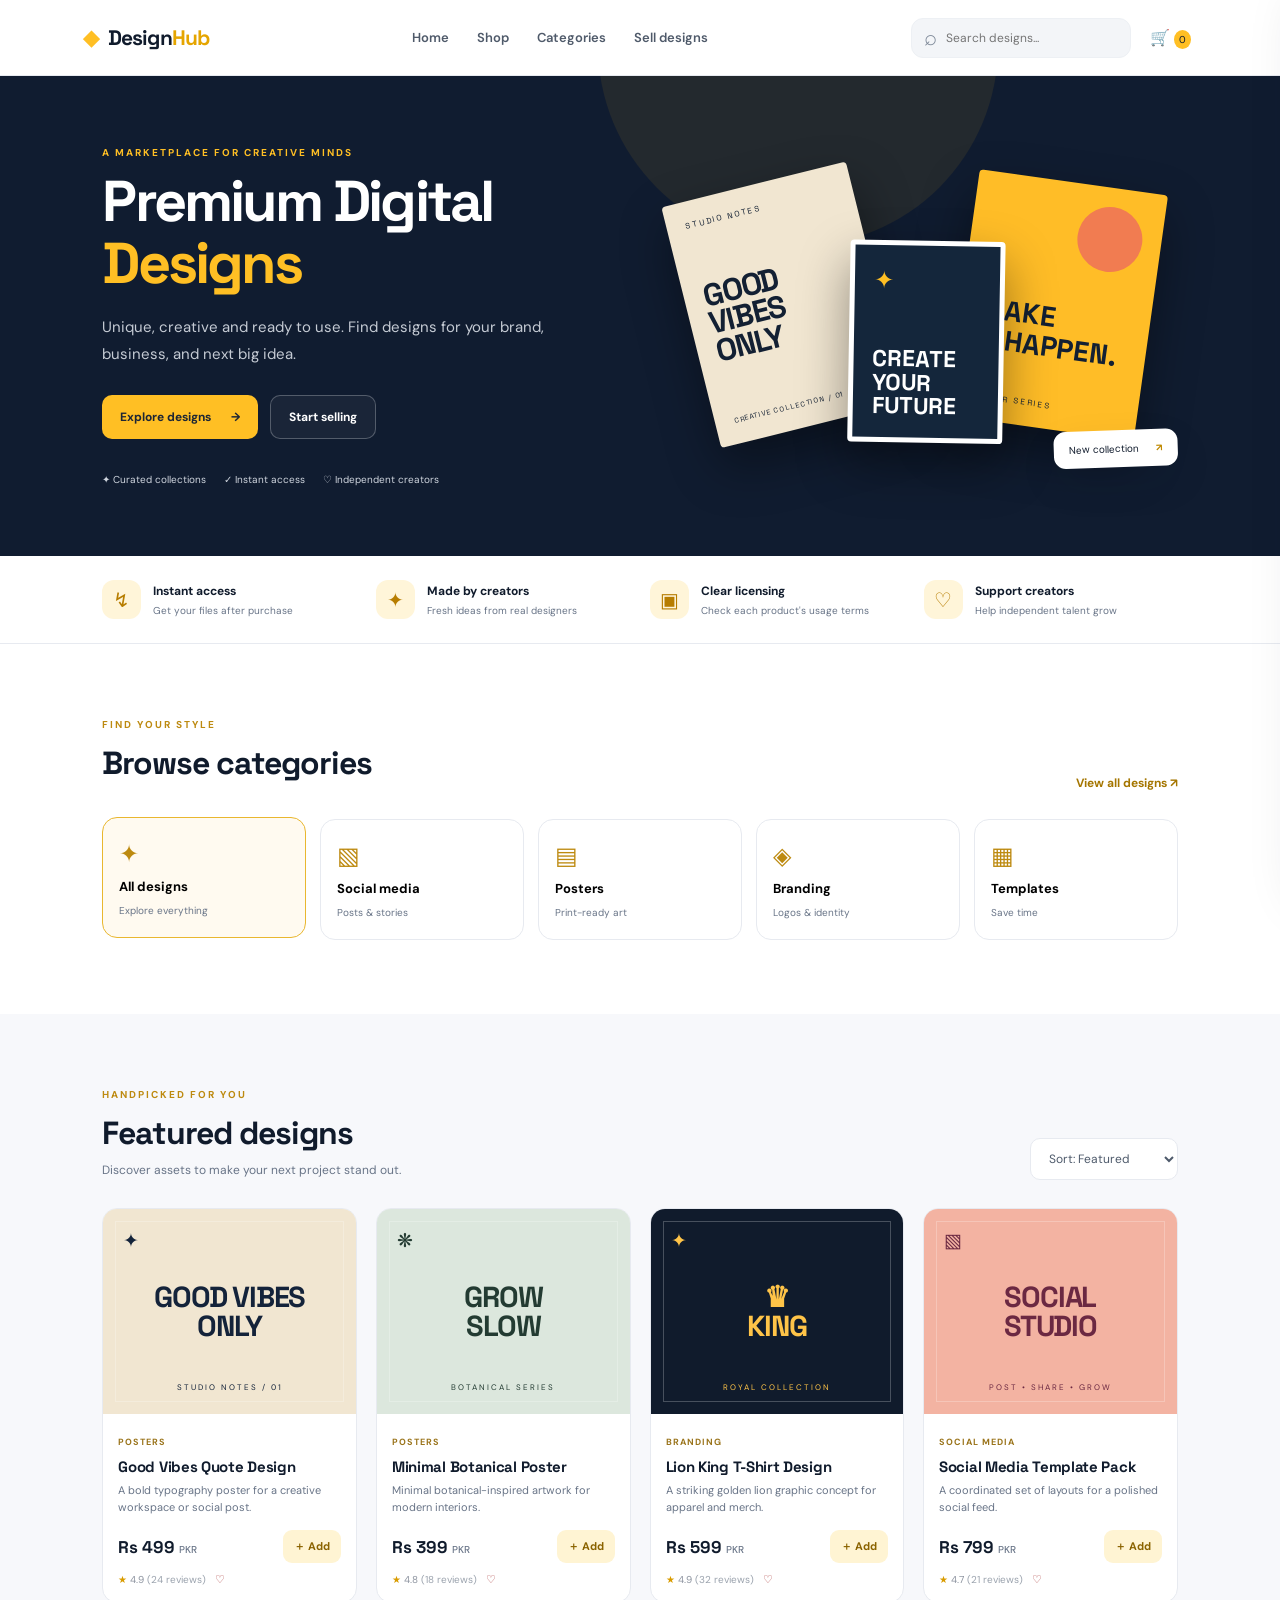
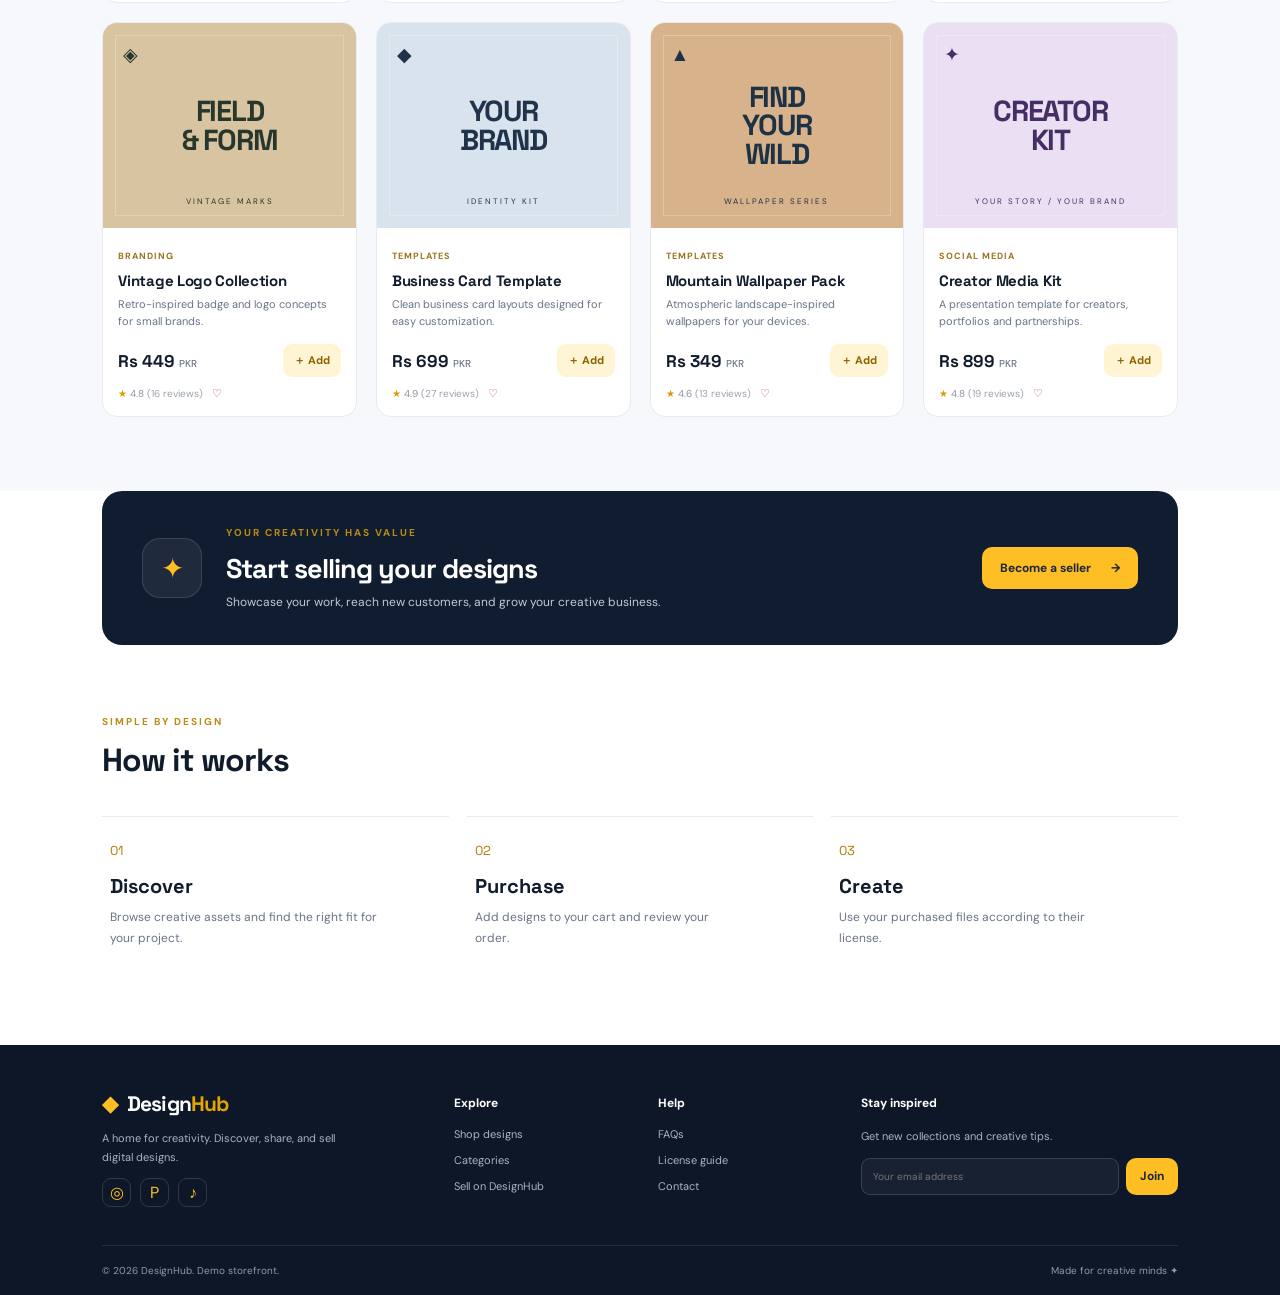
==== index.html @ c9b7aae5 "Add files via upload" ====
<!DOCTYPE html>
<html lang="en">
<head>
  <meta charset="UTF-8" />
  <meta name="viewport" content="width=device-width, initial-scale=1.0" />
  <meta name="description" content="Discover and sell creative digital designs, templates, posters, and social media packs on DesignHub." />
  <title>DesignHub — Premium Digital Designs</title>
  <link rel="stylesheet" href="style.css" />
</head>
<body>
  <header class="topbar">
    <a class="brand" href="#"><span class="brand-mark">◆</span> Design<span>Hub</span></a>
    <nav id="navLinks">
      <a href="#home">Home</a><a href="#shop">Shop</a><a href="#categories">Categories</a><a href="#sell">Sell designs</a>
    </nav>
    <div class="header-actions">
      <label class="search"><span>⌕</span><input id="searchInput" type="search" placeholder="Search designs..." /></label>
      <button class="icon-btn" id="cartToggle" aria-label="Open cart">🛒 <span id="cartCount">0</span></button>
      <button class="menu-btn" id="menuBtn" aria-label="Toggle menu">☰</button>
    </div>
  </header>

  <main>
    <section class="hero" id="home">
      <div class="hero-copy">
        <p class="eyebrow">A marketplace for creative minds</p>
        <h1>Premium Digital <span>Designs</span></h1>
        <p class="hero-lead">Unique, creative and ready to use. Find designs for your brand, business, and next big idea.</p>
        <div class="hero-buttons"><a class="btn primary" href="#shop">Explore designs <span>→</span></a><a class="btn ghost" href="#sell">Start selling</a></div>
        <div class="hero-proof"><span>✦  Curated collections</span><span>✓  Instant access</span><span>♡  Independent creators</span></div>
      </div>
      <div class="hero-art" aria-label="Featured digital design artwork">
        <div class="art-card art-one"><small>STUDIO NOTES</small><strong>GOOD<br/>VIBES<br/>ONLY</strong><span>CREATIVE COLLECTION / 01</span></div>
        <div class="art-card art-two"><span class="sun"></span><strong>MAKE<br/>IT HAPPEN.</strong><small>POSTER SERIES</small></div>
        <div class="art-card art-three"><span>✦</span><strong>CREATE<br/>YOUR<br/>FUTURE</strong></div>
        <div class="floating-tag">New collection <b>↗</b></div>
      </div>
    </section>

    <section class="benefits">
      <div><span class="benefit-icon">↯</span><p><b>Instant access</b><small>Get your files after purchase</small></p></div>
      <div><span class="benefit-icon">✦</span><p><b>Made by creators</b><small>Fresh ideas from real designers</small></p></div>
      <div><span class="benefit-icon">▣</span><p><b>Clear licensing</b><small>Check each product's usage terms</small></p></div>
      <div><span class="benefit-icon">♡</span><p><b>Support creators</b><small>Help independent talent grow</small></p></div>
    </section>

    <section class="section" id="categories">
      <div class="section-heading"><div><p class="eyebrow">Find your style</p><h2>Browse categories</h2></div><a href="#shop" class="text-link">View all designs ↗</a></div>
      <div class="category-grid">
        <button class="category active" data-category="All"><span>✦</span><b>All designs</b><small>Explore everything</small></button>
        <button class="category" data-category="Social Media"><span>▧</span><b>Social media</b><small>Posts & stories</small></button>
        <button class="category" data-category="Posters"><span>▤</span><b>Posters</b><small>Print-ready art</small></button>
        <button class="category" data-category="Branding"><span>◈</span><b>Branding</b><small>Logos & identity</small></button>
        <button class="category" data-category="Templates"><span>▦</span><b>Templates</b><small>Save time</small></button>
      </div>
    </section>

    <section class="section shop-section" id="shop">
      <div class="section-heading"><div><p class="eyebrow">Handpicked for you</p><h2>Featured designs</h2><p class="muted">Discover assets to make your next project stand out.</p></div>
        <select id="sortSelect" aria-label="Sort designs"><option value="featured">Sort: Featured</option><option value="low">Price: Low to high</option><option value="high">Price: High to low</option></select>
      </div>
      <div id="productGrid" class="product-grid"></div>
      <p id="emptyMessage" class="empty hidden">No designs found. Try another search or category.</p>
    </section>

    <section class="sell-banner" id="sell">
      <div class="sell-icon">✦</div><div><p class="eyebrow">Your creativity has value</p><h2>Start selling your designs</h2><p>Showcase your work, reach new customers, and grow your creative business.</p></div>
      <button class="btn primary" id="sellBtn">Become a seller <span>→</span></button>
    </section>

    <section class="section how-section">
      <div class="section-heading"><div><p class="eyebrow">Simple by design</p><h2>How it works</h2></div></div>
      <div class="steps"><article><span>01</span><h3>Discover</h3><p>Browse creative assets and find the right fit for your project.</p></article><article><span>02</span><h3>Purchase</h3><p>Add designs to your cart and review your order.</p></article><article><span>03</span><h3>Create</h3><p>Use your purchased files according to their license.</p></article></div>
    </section>
  </main>

  <footer>
    <div class="footer-main"><div><a class="brand" href="#"><span class="brand-mark">◆</span> Design<span>Hub</span></a><p>A home for creativity. Discover, share, and sell digital designs.</p><div class="socials"><a href="#" aria-label="Instagram">◎</a><a href="#" aria-label="Pinterest">P</a><a href="#" aria-label="TikTok">♪</a></div></div>
    <div><b>Explore</b><a href="#shop">Shop designs</a><a href="#categories">Categories</a><a href="#sell">Sell on DesignHub</a></div>
    <div><b>Help</b><a href="#faq">FAQs</a><a href="#faq">License guide</a><a href="#contact">Contact</a></div>
    <div id="contact"><b>Stay inspired</b><p>Get new collections and creative tips.</p><form id="newsletterForm"><input type="email" id="newsletterEmail" placeholder="Your email address" required/><button class="btn primary" type="submit">Join</button></form><small id="newsletterMsg"></small></div></div>
    <div class="footer-bottom"><span>© 2026 DesignHub. Demo storefront.</span><span>Made for creative minds ✦</span></div>
  </footer>

  <aside class="cart-drawer" id="cartDrawer" aria-label="Shopping cart">
    <div class="cart-head"><h2>Your cart <span id="cartTitleCount">(0)</span></h2><button id="closeCart" class="close-btn" aria-label="Close cart">×</button></div>
    <div id="cartItems" class="cart-items"><p class="muted">Your cart is empty.</p></div>
    <div class="cart-total"><span>Total</span><b id="cartTotal">Rs 0</b></div>
    <button class="btn primary full" id="checkoutBtn">Continue to checkout</button>
    <p class="tiny muted">Demo only: checkout and payments are not connected.</p>
  </aside>
  <div class="scrim" id="scrim"></div>

  <dialog id="productDialog" class="modal"><button class="close-btn modal-close" id="closeProduct" aria-label="Close">×</button><div id="productDetail"></div></dialog>
  <dialog id="sellerDialog" class="modal seller-modal"><button class="close-btn modal-close" id="closeSeller" aria-label="Close">×</button><p class="eyebrow">Creator studio</p><h2>Start your seller profile</h2><p class="muted">This demo lets you preview the seller sign-up flow. A real store needs a backend and secure file storage.</p><form id="sellerForm"><label>Your display name<input required id="sellerName" placeholder="e.g. Ali Designs"/></label><label>Email address<input required type="email" id="sellerEmail" placeholder="you@example.com"/></label><label>What do you create?<select id="sellerType"><option>Social media designs</option><option>Posters & illustrations</option><option>Branding & logos</option><option>Templates</option><option>Other</option></select></label><button class="btn primary full" type="submit">Create demo profile</button></form><p id="sellerMessage" class="success-message"></p></dialog>
  <div class="toast" id="toast" role="status"></div>
  <script src="script.js"></script>
</body>
</html>
---- style.css ----
@import url('https://fonts.googleapis.com/css2?family=DM+Sans:wght@400;500;600;700&family=Space+Grotesk:wght@400;500;600;700&display=swap');
:root{--ink:#101b2c;--muted:#687487;--line:#e7eaf0;--paper:#f7f8fb;--yellow:#ffbf24;--yellow2:#ffd36b;--navy:#101c30;--white:#fff;--radius:18px;--shadow:0 16px 40px rgba(16,28,48,.09)}
*{box-sizing:border-box}html{scroll-behavior:smooth;scroll-padding-top:90px}body{margin:0;color:var(--ink);font-family:'DM Sans',sans-serif;background:#fff}a{color:inherit;text-decoration:none}button,input,select{font:inherit}button{cursor:pointer}.topbar{height:76px;display:flex;align-items:center;justify-content:space-between;gap:28px;padding:0 6.5%;background:#fff;border-bottom:1px solid var(--line);position:sticky;top:0;z-index:20}.brand{font-family:'Space Grotesk',sans-serif;font-weight:700;font-size:21px;letter-spacing:-.8px;white-space:nowrap}.brand>span:last-child{color:#e5a500}.brand-mark{display:inline-grid;place-items:center;color:var(--yellow);font-size:21px;margin-right:5px}.topbar nav{display:flex;gap:28px;font-size:13px;font-weight:600;color:#4f5a6a}.topbar nav a:hover,.text-link:hover{color:#b77d00}.header-actions{display:flex;align-items:center;gap:13px}.search{height:40px;display:flex;align-items:center;gap:7px;background:#f3f5f8;border:1px solid #edf0f4;border-radius:12px;padding:0 12px;min-width:220px}.search span{font-size:22px;color:#7e8998}.search input{width:100%;border:0;outline:0;background:transparent;font-size:12px}.icon-btn,.menu-btn{border:0;background:transparent;color:var(--ink);font-size:16px}.icon-btn span{background:var(--yellow);border-radius:50%;font-size:10px;padding:3px 5px}.menu-btn{display:none}.hero{min-height:480px;background:var(--navy);color:white;display:grid;grid-template-columns:1fr 1fr;align-items:center;padding:62px 8%;gap:45px;overflow:hidden;position:relative}.hero:before{content:"";position:absolute;width:400px;height:400px;border-radius:50%;background:rgba(255,191,36,.08);right:22%;top:-230px}.hero-copy{position:relative;z-index:1}.eyebrow{text-transform:uppercase;letter-spacing:2px;font-size:10px;font-weight:700;color:#bd8a10;margin:0 0 12px}.hero .eyebrow{color:var(--yellow)}h1,h2,h3,p{margin-top:0}h1,h2,h3{font-family:'Space Grotesk',sans-serif}h1{font-size:clamp(38px,4.5vw,61px);line-height:1.06;letter-spacing:-2.8px;margin-bottom:20px;max-width:560px}h1 span{color:var(--yellow)}.hero-lead{font-size:15px;line-height:1.8;color:#c5cbd4;max-width:490px}.hero-buttons{display:flex;gap:12px;margin-top:27px}.btn{display:inline-flex;align-items:center;justify-content:center;gap:20px;border:0;border-radius:10px;padding:13px 18px;font-weight:700;font-size:12px;transition:transform .2s,box-shadow .2s}.btn:hover{transform:translateY(-2px);box-shadow:0 8px 22px #0002}.primary{background:var(--yellow);color:#1d2635}.ghost{border:1px solid #ffffff40;color:white;background:#ffffff0b}.hero-proof{display:flex;flex-wrap:wrap;gap:18px;margin-top:34px;font-size:10px;color:#d0d6df}.hero-art{height:330px;position:relative;display:flex;align-items:center;justify-content:center;transform:rotate(-2deg)}.art-card{position:absolute;width:190px;height:248px;box-shadow:0 22px 50px #0006;border-radius:4px;display:flex;flex-direction:column;justify-content:space-between;padding:19px;font-family:'Space Grotesk',sans-serif}.art-one{background:#f1e6d1;color:#132033;left:5%;top:25px;transform:rotate(-12deg);z-index:2}.art-one small,.art-two small{font-size:8px;letter-spacing:2px}.art-one strong{font-size:31px;line-height:.92;letter-spacing:-1.5px}.art-one span{font-size:7px;letter-spacing:1px}.art-two{background:#ffbd27;color:#132033;right:5%;top:35px;transform:rotate(10deg);z-index:1}.art-two strong{font-size:28px;line-height:1.05}.sun{width:65px;height:65px;background:#f17c51;border-radius:50%;align-self:flex-end}.art-three{background:#14263b;color:#fff;width:155px;height:202px;left:36%;top:90px;transform:rotate(3deg);z-index:3;border:5px solid #fff}.art-three>span{font-size:24px;color:var(--yellow)}.art-three strong{font-size:23px;line-height:1.03}.floating-tag{position:absolute;bottom:7px;right:1%;background:#fff;color:var(--ink);border-radius:12px;padding:12px 15px;font-size:10px;box-shadow:var(--shadow);z-index:4}.floating-tag b{color:#bf8900;margin-left:14px}.benefits{display:grid;grid-template-columns:repeat(4,1fr);padding:24px 8%;border-bottom:1px solid var(--line);gap:20px}.benefits>div{display:flex;align-items:center;gap:12px}.benefit-icon{width:39px;height:39px;display:grid;place-items:center;border-radius:12px;background:#fff5d9;color:#b77d00;font-size:20px;flex-shrink:0}.benefits p{margin:0;display:grid;gap:5px}.benefits b{font-size:12px}.benefits small{font-size:10px;color:var(--muted)}.section{padding:74px 8%}.section-heading{display:flex;justify-content:space-between;align-items:end;gap:20px;margin-bottom:28px}.section-heading h2,.sell-banner h2{font-size:32px;letter-spacing:-1px;margin-bottom:8px}.text-link{font-size:12px;font-weight:700;color:#a57600}.category-grid{display:grid;grid-template-columns:repeat(5,1fr);gap:14px}.category{border:1px solid var(--line);background:#fff;border-radius:15px;padding:20px 16px;text-align:left;display:grid;gap:9px;transition:.2s}.category>span{font-size:24px;color:#bd8a10}.category b{font-size:13px}.category small{font-size:10px;color:var(--muted)}.category:hover,.category.active{border-color:#e9b72f;background:#fffaf0;transform:translateY(-2px)}.shop-section{background:var(--paper)}.muted{color:var(--muted);font-size:12px;line-height:1.6}.section-heading .muted{margin:0}.section-heading select{padding:11px 14px;border:1px solid var(--line);border-radius:10px;background:white;font-size:12px;color:#4e5a6b;outline:none}.product-grid{display:grid;grid-template-columns:repeat(4,minmax(0,1fr));gap:19px}.product-card{background:white;border:1px solid var(--line);border-radius:15px;overflow:hidden;transition:transform .2s,box-shadow .2s;min-width:0}.product-card:hover{transform:translateY(-4px);box-shadow:var(--shadow)}.product-art{height:205px;position:relative;display:grid;place-items:center;overflow:hidden;cursor:pointer}.product-art:after{content:"";position:absolute;inset:12px;border:1px solid #ffffff3b;pointer-events:none}.product-art .art-title{font-family:'Space Grotesk',sans-serif;font-size:29px;font-weight:700;line-height:.98;letter-spacing:-1.2px;white-space:pre-line;text-align:center;z-index:1}.product-art .art-sub{position:absolute;bottom:22px;font-size:8px;letter-spacing:2px;z-index:1}.product-art .art-symbol{position:absolute;top:19px;left:20px;font-size:19px}.product-info{padding:15px}.product-category{font-size:9px;text-transform:uppercase;letter-spacing:1px;color:#9a741b;font-weight:700}.product-info h3{font-size:15px;margin:7px 0 6px;letter-spacing:-.3px}.product-description{font-size:11px;color:var(--muted);line-height:1.5;min-height:34px}.product-bottom{display:flex;align-items:center;justify-content:space-between;margin-top:14px}.price{font-family:'Space Grotesk',sans-serif;font-size:17px;font-weight:700}.price small{font-family:'DM Sans',sans-serif;font-size:10px;color:var(--muted);font-weight:500}.add-btn{border:0;background:#fff4d3;color:#8b6300;border-radius:9px;padding:9px 11px;font-size:11px;font-weight:700}.add-btn:hover{background:var(--yellow)}.rating{font-size:10px;color:#8b929e;margin-top:8px}.rating span{color:#d99c00}.empty{text-align:center;padding:40px}.hidden{display:none!important}.sell-banner{margin:0 8% 55px;background:var(--navy);border-radius:20px;padding:35px 40px;color:white;display:flex;align-items:center;gap:24px}.sell-icon{width:60px;height:60px;border-radius:18px;background:#ffffff10;border:1px solid #ffffff20;display:grid;place-items:center;font-size:28px;color:var(--yellow);flex-shrink:0}.sell-banner h2{font-size:27px;margin-bottom:8px}.sell-banner p:not(.eyebrow){font-size:12px;color:#c1c9d4;margin-bottom:0;max-width:510px}.sell-banner .btn{margin-left:auto;white-space:nowrap}.how-section{padding-top:15px;padding-bottom:85px}.steps{display:grid;grid-template-columns:repeat(3,1fr);gap:18px}.steps article{border-top:1px solid var(--line);padding:22px 8px 0}.steps article>span{font-family:'Space Grotesk',sans-serif;font-size:13px;color:#b17c00}.steps h3{font-size:20px;margin:13px 0 8px}.steps p{font-size:12px;color:var(--muted);line-height:1.7;max-width:270px}footer{background:#0d1727;color:white;padding:45px 8% 18px}.footer-main{display:grid;grid-template-columns:1.5fr .8fr .8fr 1.5fr;gap:35px;padding-bottom:38px}.footer-main>div{display:flex;flex-direction:column;align-items:flex-start;gap:12px}.footer-main p{font-size:11px;line-height:1.7;color:#aab4c2;max-width:240px;margin:0}.footer-main>div>b{font-size:12px;margin:5px 0 4px}.footer-main>div>a:not(.brand){font-size:11px;color:#aab4c2}.footer-main>div>a:hover{color:var(--yellow)}.socials{display:flex;gap:9px}.socials a{width:29px;height:29px;display:grid;place-items:center;border:1px solid #ffffff25;border-radius:9px;color:var(--yellow)}#newsletterForm{display:flex;width:100%;gap:7px}#newsletterForm input{min-width:0;width:100%;border:1px solid #ffffff25;background:#ffffff0c;color:white;border-radius:9px;padding:11px;font-size:10px;outline:none}#newsletterForm .btn{padding:10px 14px}.footer-main #newsletterMsg{color:var(--yellow);font-size:10px}.footer-bottom{border-top:1px solid #ffffff1a;padding-top:18px;display:flex;justify-content:space-between;color:#8e9aaa;font-size:10px}.cart-drawer{position:fixed;z-index:42;right:0;top:0;height:100vh;width:min(410px,92vw);background:white;box-shadow:-20px 0 50px #101b2c20;padding:25px;transform:translateX(110%);transition:transform .25s;display:flex;flex-direction:column}.cart-drawer.open{transform:translateX(0)}.cart-head{display:flex;justify-content:space-between;align-items:center;border-bottom:1px solid var(--line);padding-bottom:17px}.cart-head h2{font-size:23px;margin:0}.cart-head h2 span{font-size:12px;color:var(--muted)}.close-btn{border:0;background:#f2f4f7;border-radius:50%;width:32px;height:32px;font-size:23px;color:var(--ink)}.cart-items{overflow:auto;flex:1;padding:12px 0}.cart-row{display:grid;grid-template-columns:60px 1fr auto;gap:12px;align-items:center;padding:13px 0;border-bottom:1px solid var(--line)}.mini-art{height:60px;border-radius:8px;display:grid;place-items:center;color:white;font-weight:700;font-size:10px;text-align:center;white-space:pre-line}.cart-row h4{font-size:12px;margin:0 0 5px}.cart-row small{font-size:11px;color:var(--muted)}.remove-btn{border:0;background:none;color:#b24c4c;font-size:11px}.cart-total{display:flex;justify-content:space-between;padding:20px 0;font-size:14px;border-top:1px solid var(--line)}.full{width:100%}.tiny{font-size:10px;text-align:center;margin-top:12px}.scrim{position:fixed;inset:0;background:#07101dcc;z-index:40;opacity:0;pointer-events:none;transition:opacity .2s}.scrim.show{opacity:1;pointer-events:auto}.modal{border:0;border-radius:20px;padding:30px;width:min(520px,92vw);box-shadow:0 25px 90px #0004;max-height:88vh;overflow:auto}.modal::backdrop{background:#07101dcc}.modal-close{position:absolute;right:17px;top:17px}.seller-modal{position:relative}.seller-modal h2{font-size:28px;margin-bottom:10px}.seller-modal form{display:grid;gap:15px;margin-top:22px}.seller-modal label{font-size:11px;font-weight:700;display:grid;gap:8px}.seller-modal input,.seller-modal select{border:1px solid var(--line);border-radius:9px;padding:12px;font-size:12px;outline:none}.success-message{color:#14764a;font-size:12px;margin-top:12px}.detail-layout{display:grid;grid-template-columns:1fr 1fr;gap:22px;align-items:center}.detail-art{height:300px;border-radius:13px;display:grid;place-items:center;text-align:center;white-space:pre-line;font-family:'Space Grotesk',sans-serif;font-weight:700;font-size:38px;padding:20px}.detail-copy h2{font-size:25px;margin:10px 0}.detail-copy .price{font-size:24px;margin:16px 0}.detail-copy p{font-size:12px;color:var(--muted);line-height:1.7}.detail-copy .btn{width:100%;margin-top:10px}.toast{position:fixed;z-index:60;bottom:25px;left:50%;transform:translate(-50%,20px);opacity:0;pointer-events:none;background:#14243a;color:white;padding:12px 18px;border-radius:10px;font-size:12px;box-shadow:var(--shadow);transition:.2s}.toast.show{opacity:1;transform:translate(-50%,0)}
@media(max-width:1000px){.topbar{padding:0 4%;gap:15px}.topbar nav{gap:14px}.search{min-width:170px}.hero{padding:55px 6%;gap:20px}.benefits{padding:22px 5%}.section{padding:60px 5%}.product-grid{grid-template-columns:repeat(3,minmax(0,1fr))}.category-grid{grid-template-columns:repeat(5,minmax(0,1fr))}.sell-banner{margin-left:5%;margin-right:5%}.footer-main{grid-template-columns:1.2fr 1fr 1fr;}.footer-main>div:last-child{grid-column:1/-1;max-width:450px}}
@media(max-width:700px){.topbar{height:65px;padding:0 5%;gap:10px}.brand{font-size:19px}.topbar nav{display:none;position:absolute;left:0;right:0;top:64px;background:white;padding:18px 5%;border-bottom:1px solid var(--line);flex-direction:column;gap:18px}.topbar nav.open{display:flex}.search{min-width:0;width:min(42vw,200px);height:36px}.search input{font-size:11px}.menu-btn{display:block}.hero{grid-template-columns:1fr;padding:49px 7% 35px;gap:0}.hero h1{font-size:43px}.hero-lead{font-size:13px}.hero-art{height:290px;margin-top:10px;transform:scale(.9) rotate(-2deg)}.art-card{width:160px;height:218px}.art-one strong{font-size:27px}.art-two strong{font-size:24px}.art-three{width:135px;height:180px;left:35%}.art-three strong{font-size:20px}.hero-proof{gap:10px;font-size:9px}.benefits{grid-template-columns:repeat(2,1fr);padding:22px 6%;gap:20px 12px}.benefits small{font-size:9px}.section{padding:48px 5%}.section-heading{align-items:flex-start;flex-direction:column;margin-bottom:22px}.section-heading h2,.sell-banner h2{font-size:27px}.category-grid{display:flex;overflow-x:auto;padding-bottom:8px}.category{min-width:145px;padding:15px}.product-grid{grid-template-columns:repeat(2,minmax(0,1fr));gap:12px}.product-art{height:160px}.product-art .art-title{font-size:24px}.product-info{padding:12px}.product-info h3{font-size:13px}.product-description{font-size:10px}.price{font-size:15px}.add-btn{padding:8px;font-size:10px}.sell-banner{margin:0 5% 42px;padding:24px;display:grid;grid-template-columns:48px 1fr;gap:14px}.sell-icon{width:48px;height:48px}.sell-banner h2{font-size:22px}.sell-banner p:not(.eyebrow){font-size:11px}.sell-banner .btn{grid-column:1/-1;margin:5px 0 0;width:100%}.steps{grid-template-columns:1fr;gap:10px}.steps article{padding:17px 0}.steps h3{margin:8px 0}.steps p{margin:0}.how-section{padding-bottom:55px}.footer-main{grid-template-columns:1fr 1fr;gap:30px 20px}.footer-main>div:first-child,.footer-main>div:last-child{grid-column:1/-1}.footer-bottom{gap:12px;flex-direction:column}.detail-layout{grid-template-columns:1fr}.detail-art{height:220px}.modal{padding:25px 20px}.modal-close{right:10px;top:10px}}
@media(prefers-reduced-motion:reduce){*{scroll-behavior:auto!important;transition:none!important}}
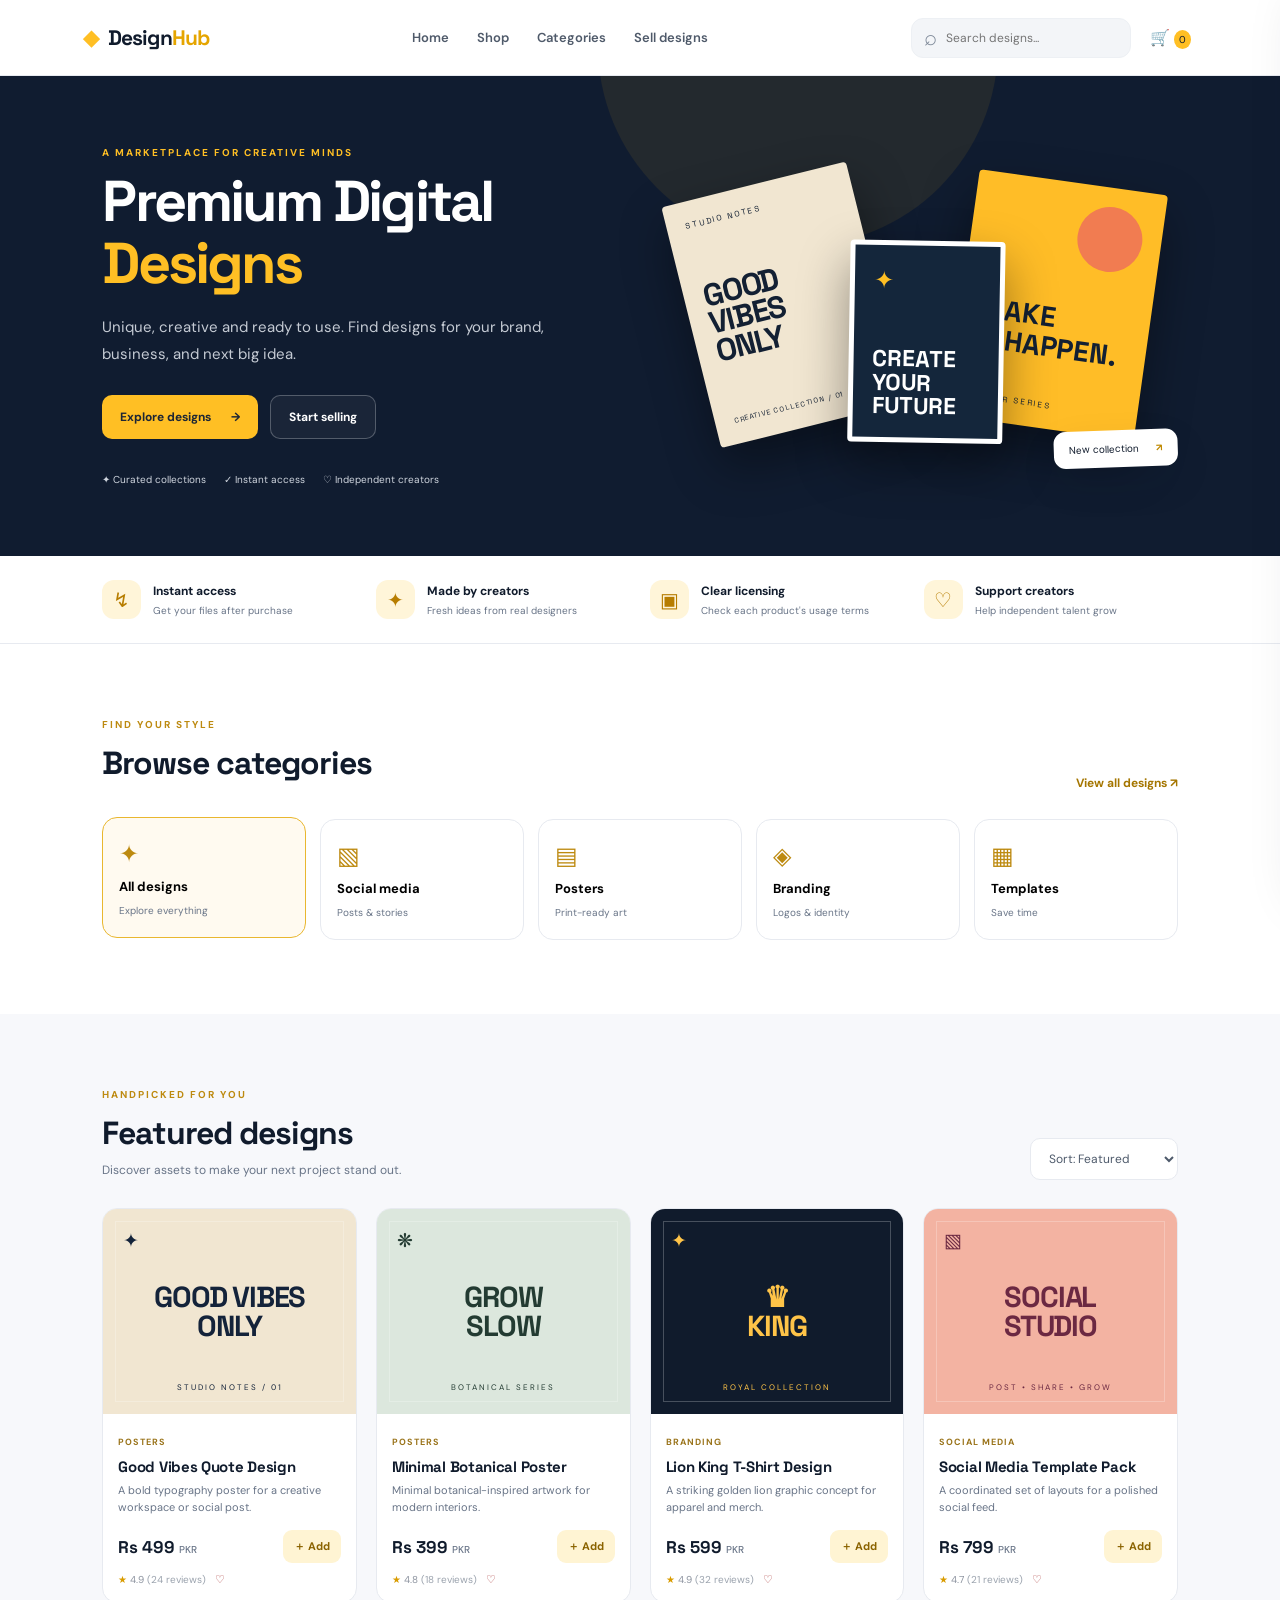
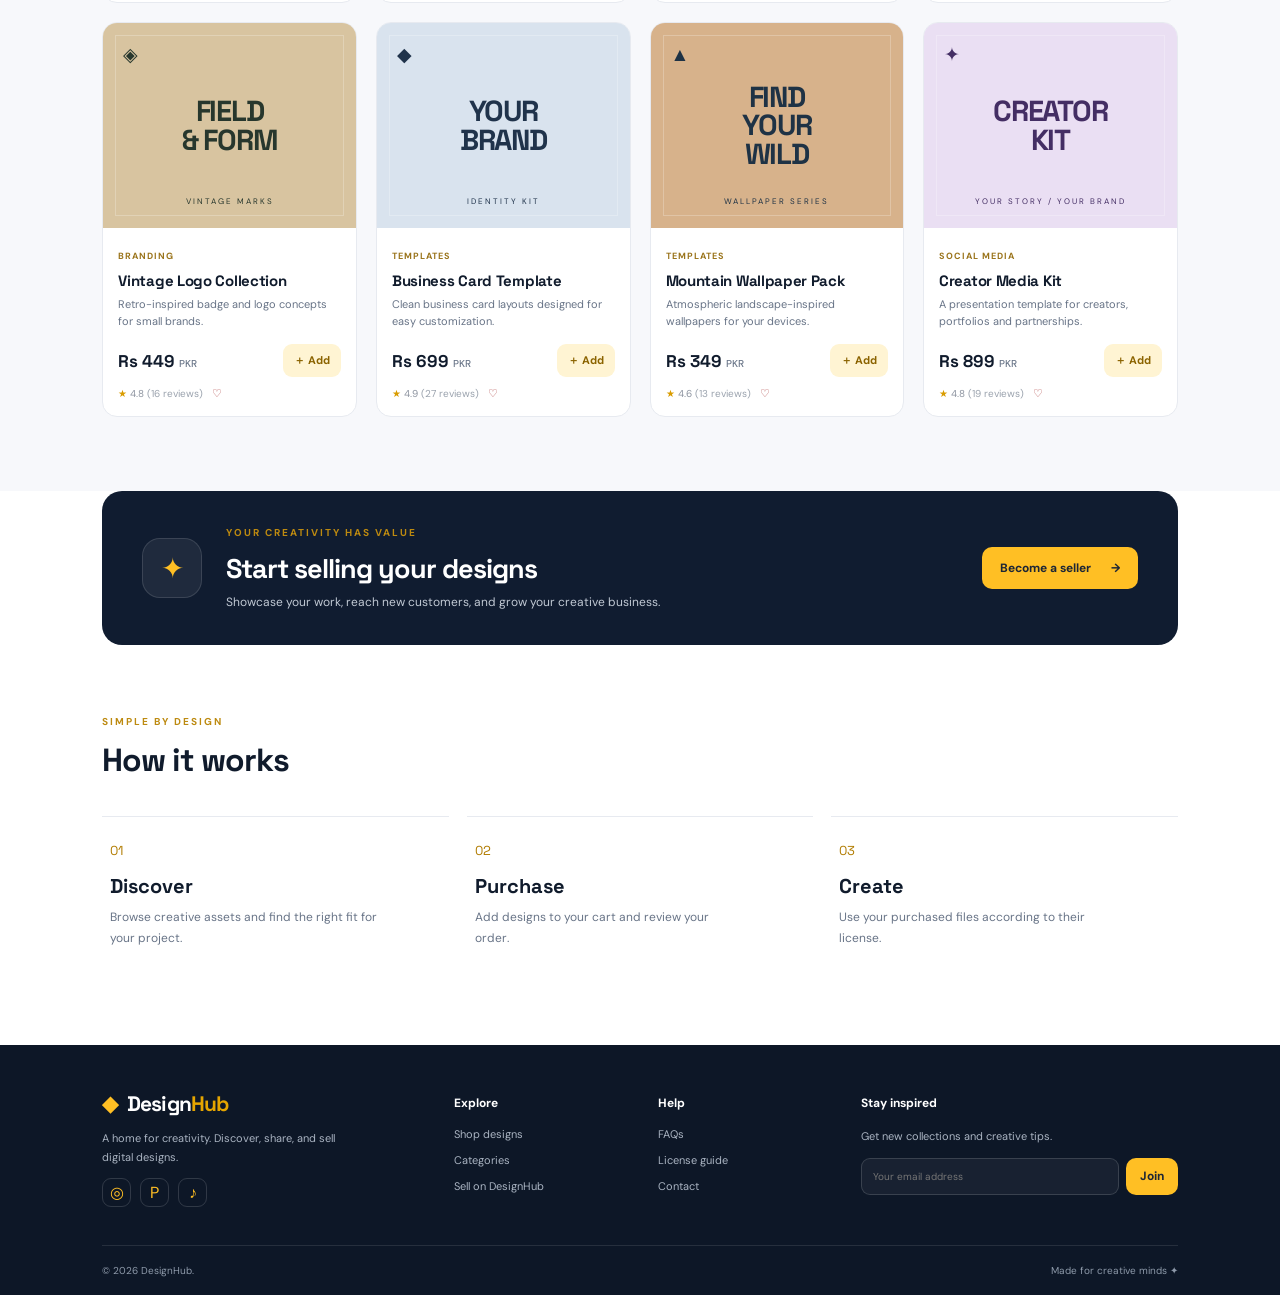
==== commit 7d8afbec: "Add files via upload" ====
--- a/index.html
+++ b/index.html
@@ -27,7 +27,7 @@
         <h1>Premium Digital <span>Designs</span></h1>
         <p class="hero-lead">Unique, creative and ready to use. Find designs for your brand, business, and next big idea.</p>
         <div class="hero-buttons"><a class="btn primary" href="#shop">Explore designs <span>→</span></a><a class="btn ghost" href="#sell">Start selling</a></div>
-        <div class="hero-proof"><span>✦  Curated collections</span><span>✓  Instant access</span><span>♡  Independent creators</span></div>
+        <div class="hero-proof"><span>✦ Curated collections</span><span>✓ Instant access</span><span>♡ Independent creators</span></div>
       </div>
       <div class="hero-art" aria-label="Featured digital design artwork">
         <div class="art-card art-one"><small>STUDIO NOTES</small><strong>GOOD<br/>VIBES<br/>ONLY</strong><span>CREATIVE COLLECTION / 01</span></div>
@@ -79,21 +79,48 @@
     <div><b>Explore</b><a href="#shop">Shop designs</a><a href="#categories">Categories</a><a href="#sell">Sell on DesignHub</a></div>
     <div><b>Help</b><a href="#faq">FAQs</a><a href="#faq">License guide</a><a href="#contact">Contact</a></div>
     <div id="contact"><b>Stay inspired</b><p>Get new collections and creative tips.</p><form id="newsletterForm"><input type="email" id="newsletterEmail" placeholder="Your email address" required/><button class="btn primary" type="submit">Join</button></form><small id="newsletterMsg"></small></div></div>
-    <div class="footer-bottom"><span>© 2026 DesignHub. Demo storefront.</span><span>Made for creative minds ✦</span></div>
+    <div class="footer-bottom"><span>© 2026 DesignHub.</span><span>Made for creative minds ✦</span></div>
   </footer>
 
   <aside class="cart-drawer" id="cartDrawer" aria-label="Shopping cart">
     <div class="cart-head"><h2>Your cart <span id="cartTitleCount">(0)</span></h2><button id="closeCart" class="close-btn" aria-label="Close cart">×</button></div>
     <div id="cartItems" class="cart-items"><p class="muted">Your cart is empty.</p></div>
     <div class="cart-total"><span>Total</span><b id="cartTotal">Rs 0</b></div>
-    <button class="btn primary full" id="checkoutBtn">Continue to checkout</button>
-    <p class="tiny muted">Demo only: checkout and payments are not connected.</p>
+    <button class="btn primary full" id="checkoutBtn">Checkout & Pay</button>
+    <p class="tiny muted">Payment verification is currently manual/demo. Automatic gateway verification needs a secure backend.</p>
   </aside>
   <div class="scrim" id="scrim"></div>
 
   <dialog id="productDialog" class="modal"><button class="close-btn modal-close" id="closeProduct" aria-label="Close">×</button><div id="productDetail"></div></dialog>
+
+  <dialog id="checkoutDialog" class="modal checkout-modal">
+    <button class="close-btn modal-close" id="closeCheckout" aria-label="Close">×</button>
+    <p class="eyebrow">Secure checkout</p>
+    <h2>Complete your order</h2>
+    <p class="muted">Choose JazzCash or Easypaisa, then submit your payment transaction ID for manual verification.</p>
+    <div id="checkoutSummary" class="checkout-items"></div>
+    <div class="checkout-total"><span>Total</span><b id="checkoutTotal">Rs 0</b></div>
+
+    <div class="payment-methods">
+      <label class="payment-method"><input type="radio" name="paymentMethod" value="jazzcash" checked><b>🟢 JazzCash</b><small>Pay using your JazzCash account</small></label>
+      <label class="payment-method"><input type="radio" name="paymentMethod" value="easypaisa"><b>🔵 Easypaisa</b><small>Pay using your Easypaisa account</small></label>
+    </div>
+
+    <div id="paymentInstructions" class="payment-instructions"></div>
+
+    <form id="checkoutForm" class="checkout-form">
+      <label>Your name<input id="customerName" required placeholder="Your name"></label>
+      <label>Mobile number<input id="customerPhone" required inputmode="tel" placeholder="03XXXXXXXXX"></label>
+      <label>Email address<input id="customerEmail" required type="email" placeholder="you@example.com"></label>
+      <label>Transaction ID / Reference<input id="transactionId" required placeholder="Enter payment reference"></label>
+      <button class="btn primary full" type="submit">Submit order →</button>
+    </form>
+    <p id="paymentMessage" class="payment-message"></p>
+  </dialog>
+
   <dialog id="sellerDialog" class="modal seller-modal"><button class="close-btn modal-close" id="closeSeller" aria-label="Close">×</button><p class="eyebrow">Creator studio</p><h2>Start your seller profile</h2><p class="muted">This demo lets you preview the seller sign-up flow. A real store needs a backend and secure file storage.</p><form id="sellerForm"><label>Your display name<input required id="sellerName" placeholder="e.g. Ali Designs"/></label><label>Email address<input required type="email" id="sellerEmail" placeholder="you@example.com"/></label><label>What do you create?<select id="sellerType"><option>Social media designs</option><option>Posters & illustrations</option><option>Branding & logos</option><option>Templates</option><option>Other</option></select></label><button class="btn primary full" type="submit">Create demo profile</button></form><p id="sellerMessage" class="success-message"></p></dialog>
+
   <div class="toast" id="toast" role="status"></div>
   <script src="script.js"></script>
 </body>
-</html>+</html>
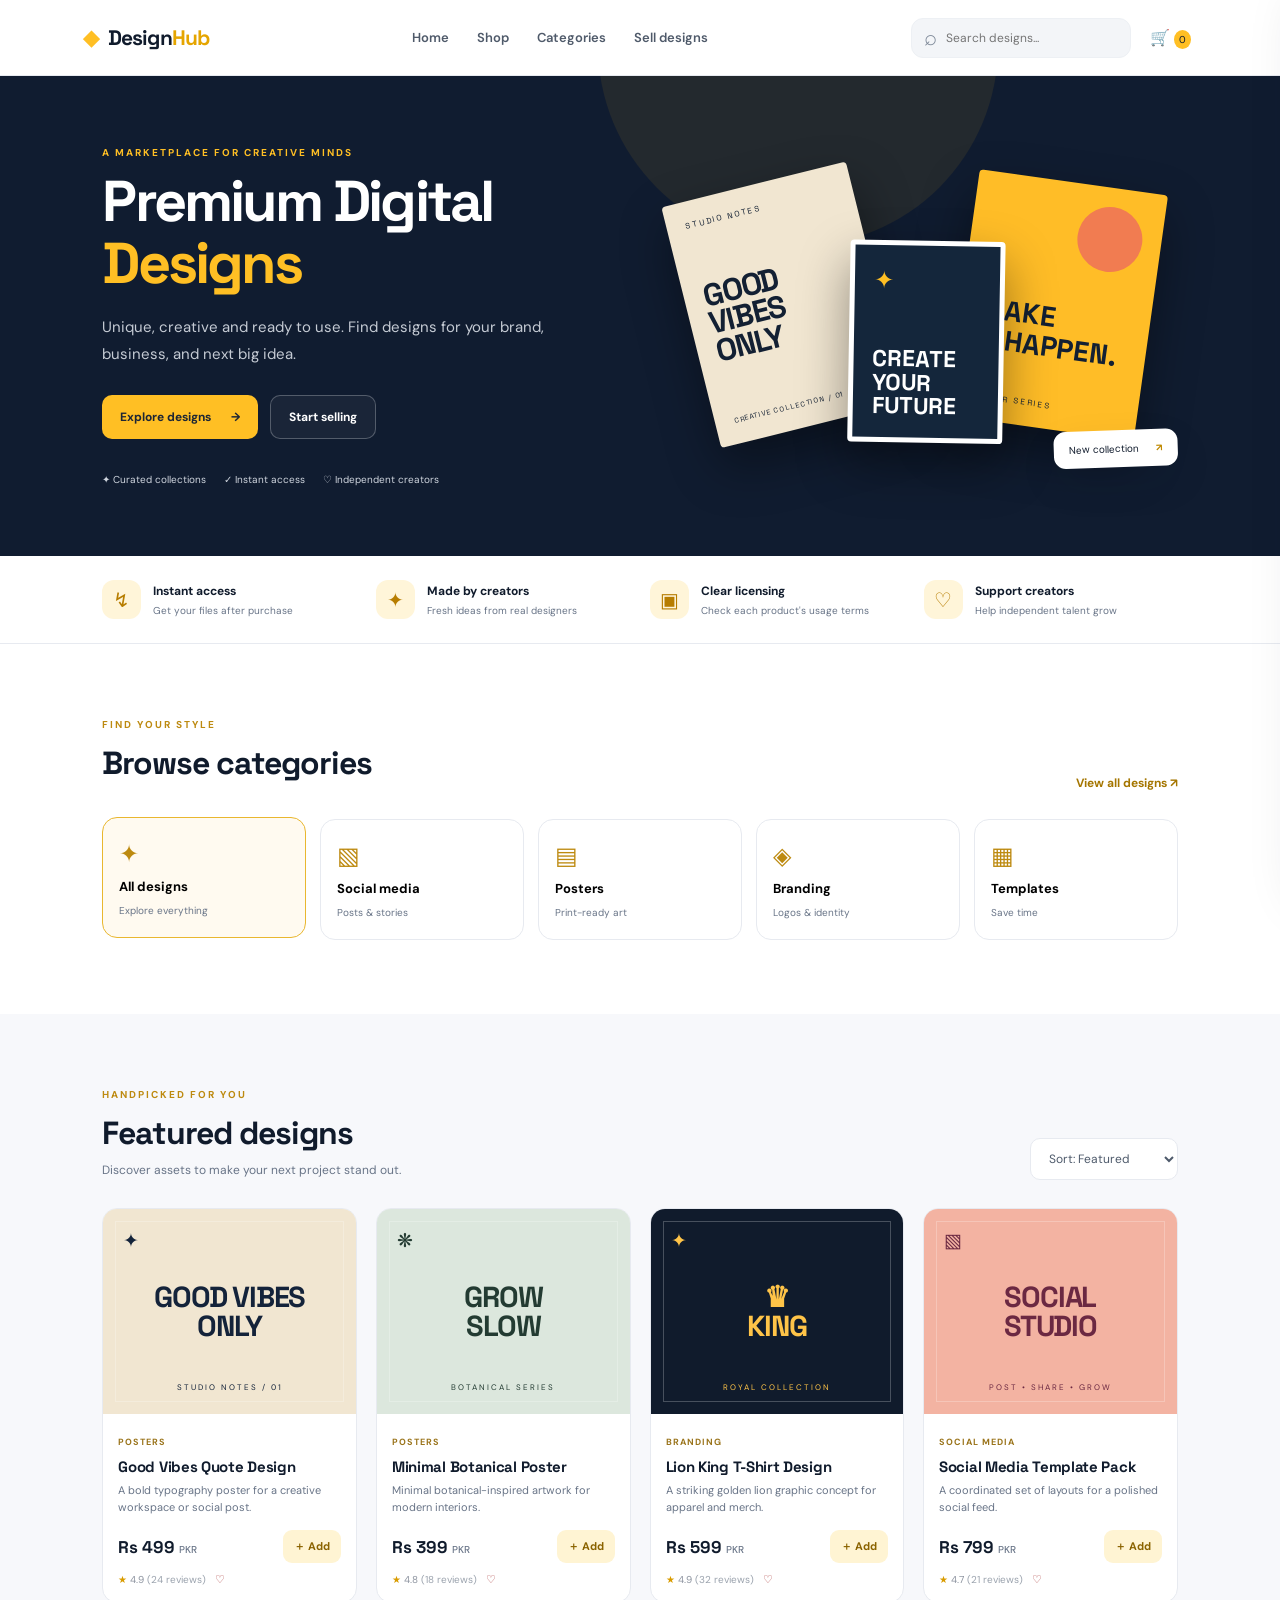
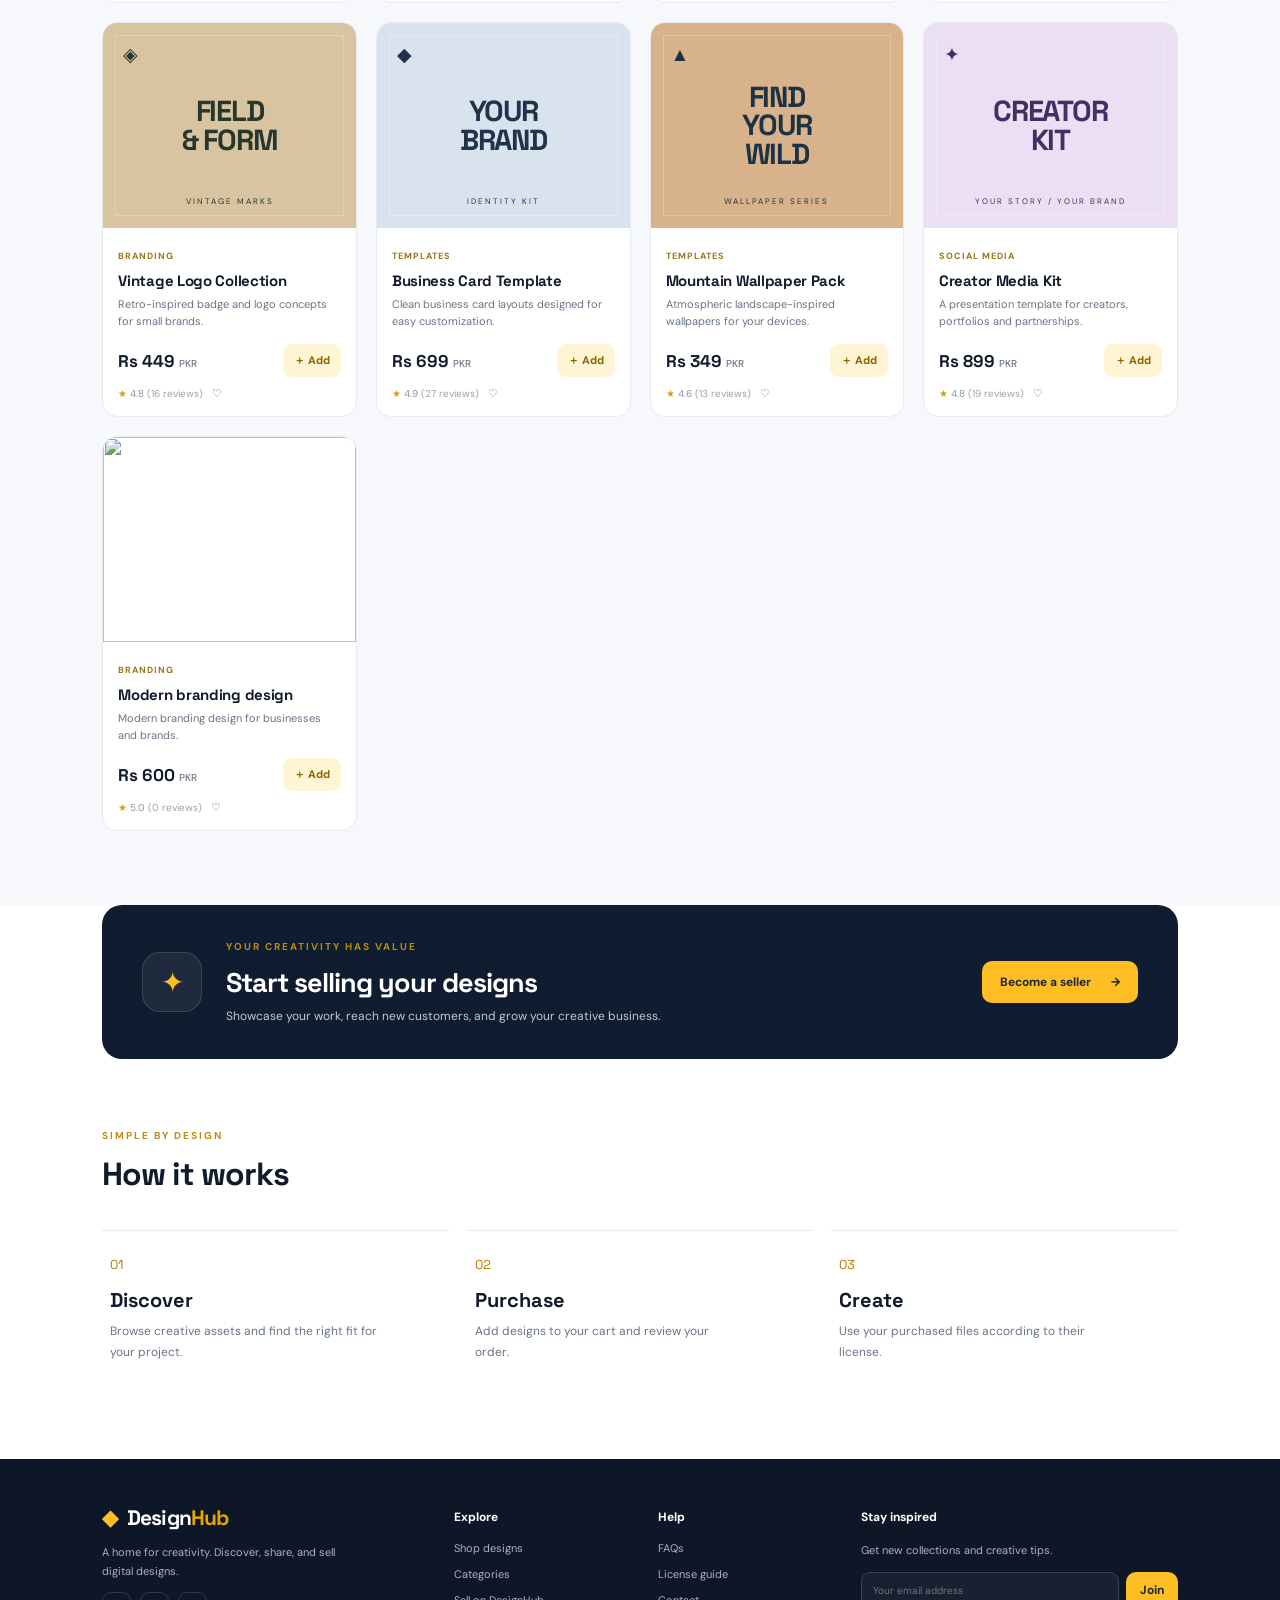
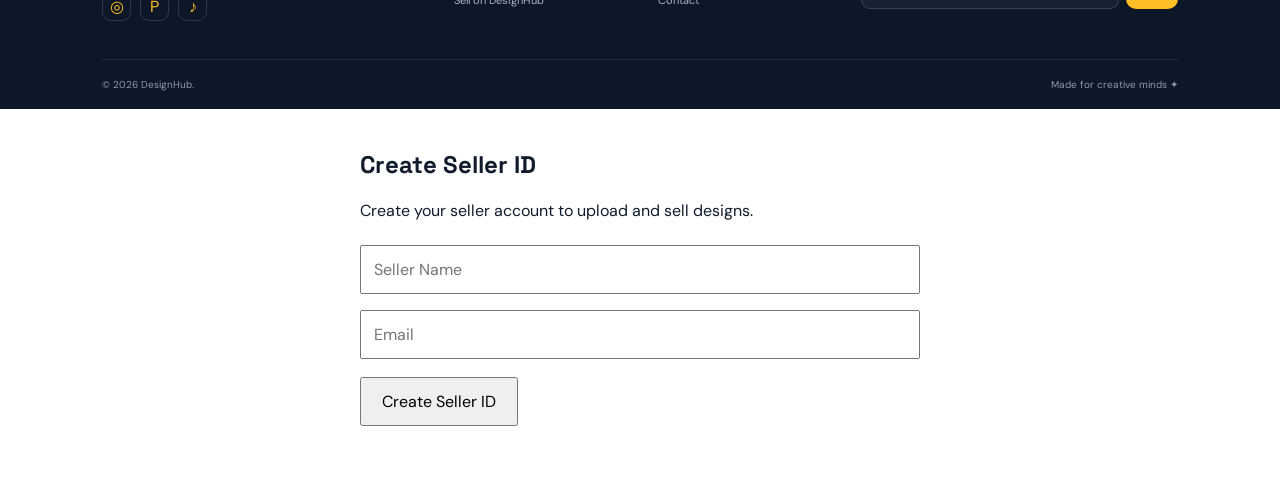
==== commit 2c414c2e: "Update index.html" ====
--- a/index.html
+++ b/index.html
@@ -122,5 +122,46 @@
 
   <div class="toast" id="toast" role="status"></div>
   <script src="script.js"></script>
+<!-- Seller Registration -->
+<section id="seller-registration" style="padding:40px 20px;max-width:600px;margin:auto;">
+  <h2>Create Seller ID</h2>
+  <p>Create your seller account to upload and sell designs.</p>
+
+  <input id="sellerName" type="text" placeholder="Seller Name"
+         style="width:100%;padding:12px;margin:8px 0;">
+
+  <input id="sellerEmail" type="email" placeholder="Email"
+         style="width:100%;padding:12px;margin:8px 0;">
+
+  <button onclick="createSellerID()"
+          style="padding:12px 20px;margin-top:10px;cursor:pointer;">
+    Create Seller ID
+  </button>
+
+  <div id="sellerResult" style="margin-top:20px;"></div>
+</section>
+
+<script>
+function createSellerID() {
+  const name = document.getElementById("sellerName").value.trim();
+  const email = document.getElementById("sellerEmail").value.trim();
+
+  if (!name || !email) {
+    alert("Please enter your name and email.");
+    return;
+  }
+
+  const sellerID = "SELLER-" + Math.floor(100000 + Math.random() * 900000);
+
+  localStorage.setItem("sellerID", sellerID);
+  localStorage.setItem("sellerName", name);
+  localStorage.setItem("sellerEmail", email);
+
+  document.getElementById("sellerResult").innerHTML =
+    "<h3>Your Seller ID</h3>" +
+    "<strong>" + sellerID + "</strong>" +
+    "<p>Keep this ID safe for your seller account.</p>";
+}
+</script>
 </body>
 </html>
